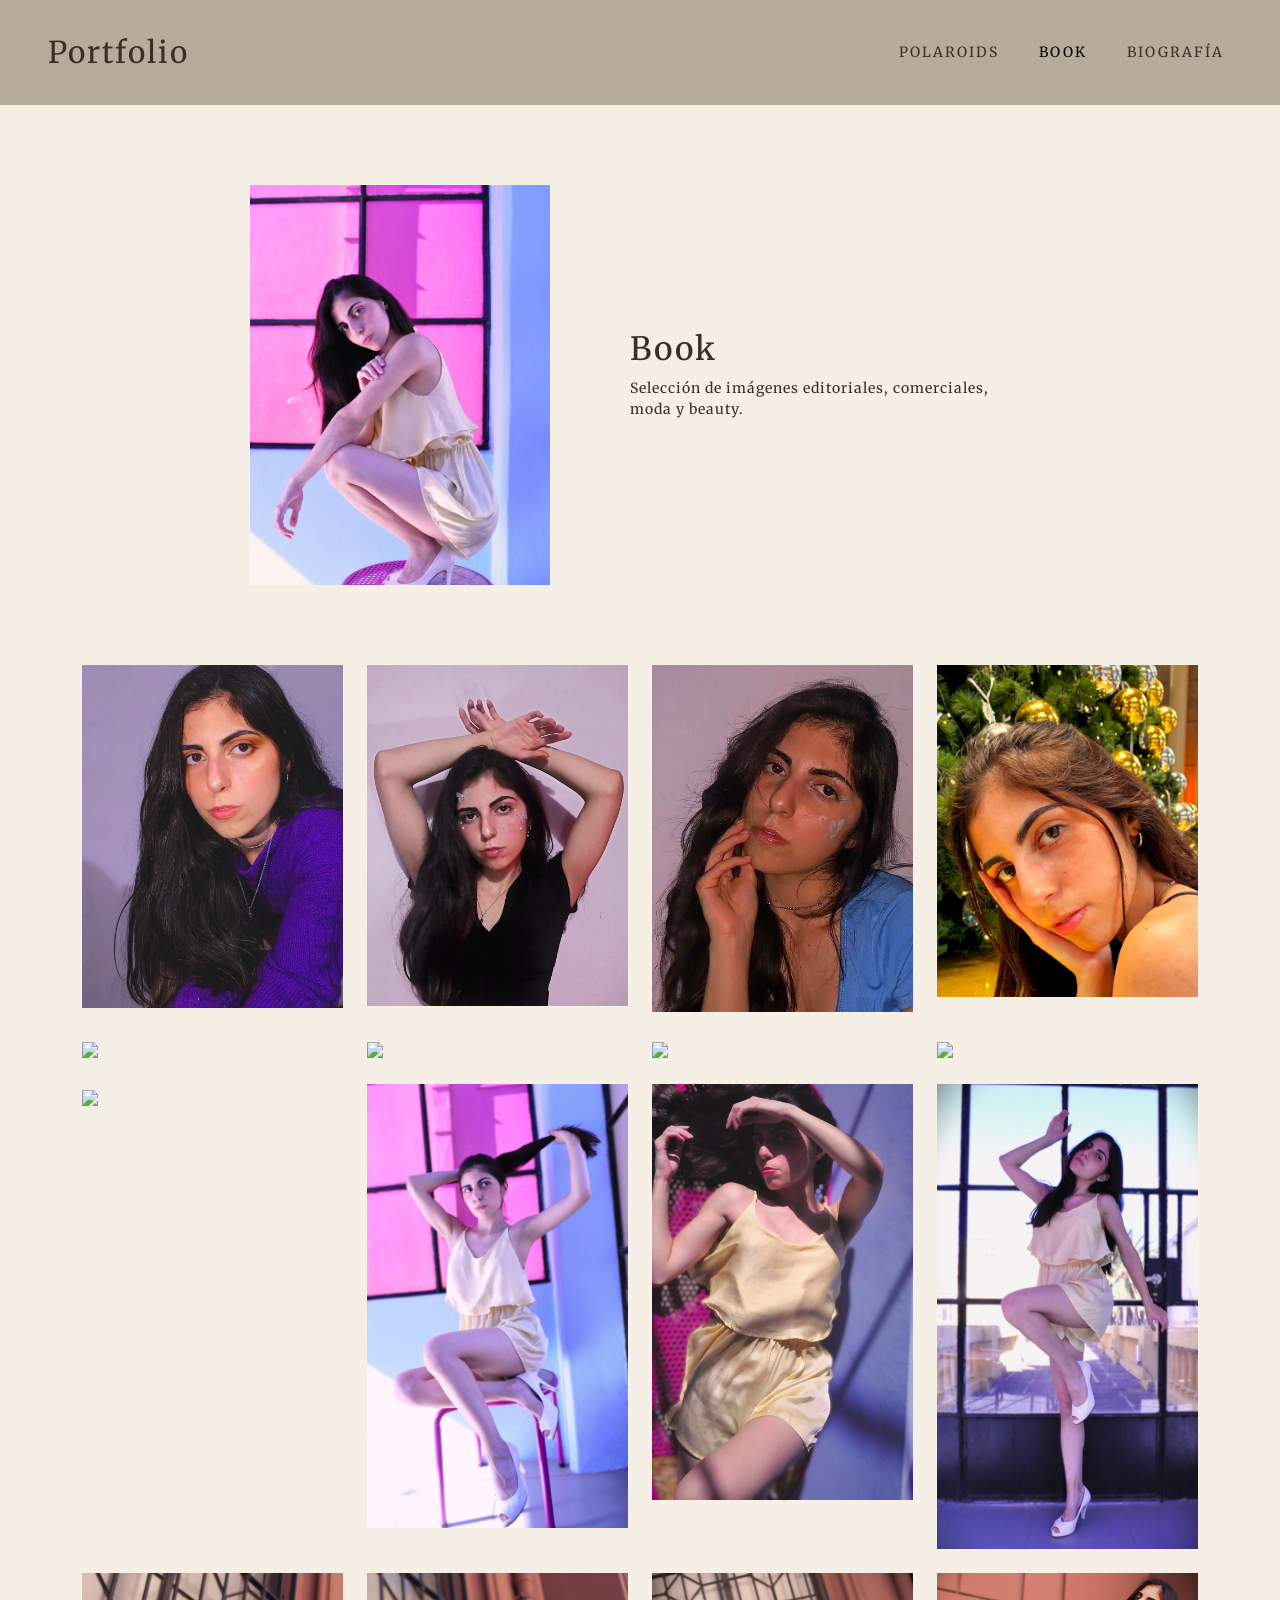
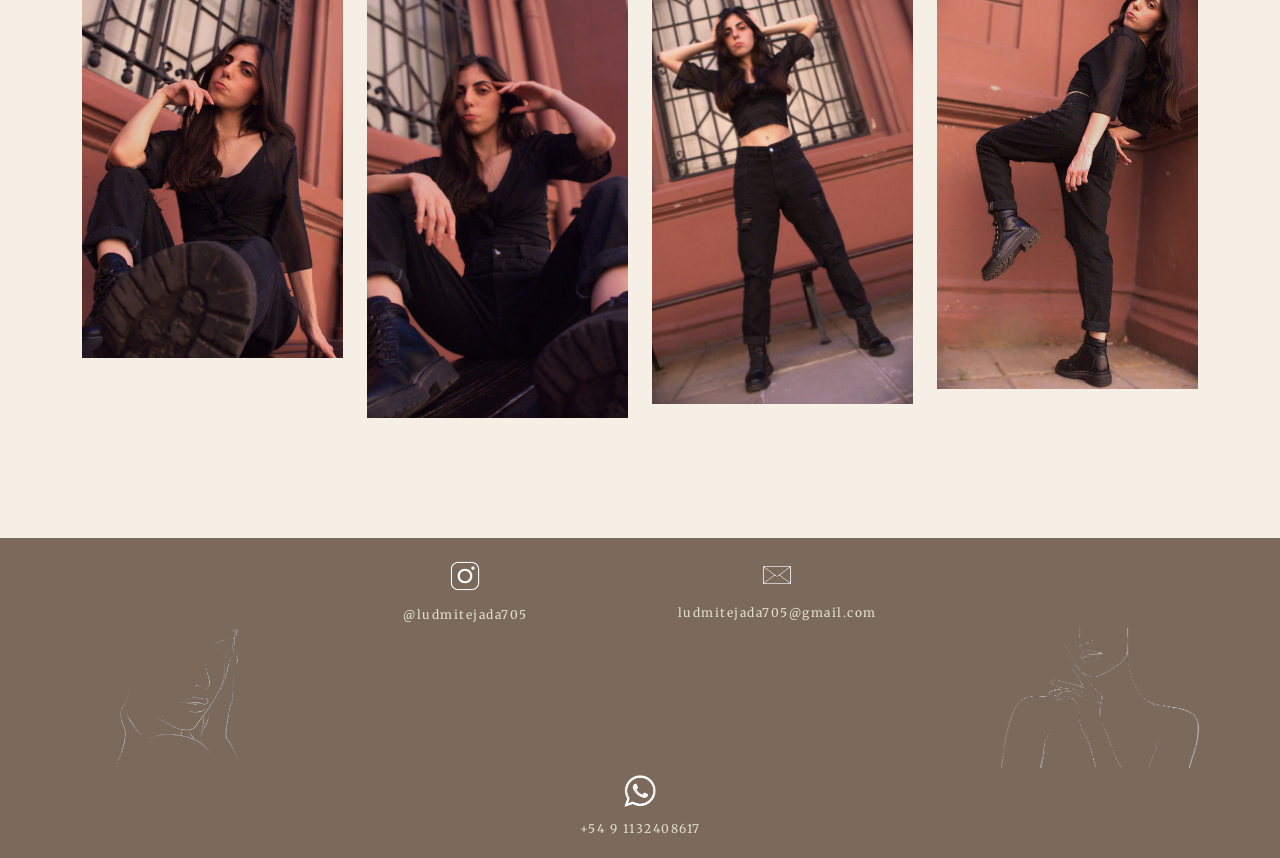
==== book.html @ 0f7684dd "Portfolio web final" ====
<!DOCTYPE html>
<html lang="es">
<head>
    <meta charset="UTF-8">
    <meta name="viewport" content="width=device-width, initial-scale=1.0">
    <title>Book</title>

    <link rel="preconnect" href="https://fonts.googleapis.com">
<link rel="preconnect" href="https://fonts.gstatic.com" crossorigin>

<link href="https://fonts.googleapis.com/css2?family=Merriweather:wght@300;400;700&family=Playfair+Display:wght@400;500;600;700&display=swap" rel="stylesheet">


    <link href="https://cdn.jsdelivr.net/npm/bootstrap@5.3.3/dist/css/bootstrap.min.css" rel="stylesheet">

    <link rel="stylesheet" href="css/estilos.css">
    
</head>

<body>

<!-- NAV -->
<nav class="navbar navbar-expand-lg navbar-light menu-portfolio">
    <div class="container-fluid px-5">

        <a class="navbar-brand" href="index.html">Portfolio</a>

        <button class="navbar-toggler" type="button" data-bs-toggle="collapse" data-bs-target="#menuNav">
            <span class="navbar-toggler-icon"></span>
        </button>

        <div class="collapse navbar-collapse justify-content-end" id="menuNav">
            <ul class="navbar-nav gap-4">
                <li class="nav-item">
                    <a class="nav-link" href="polaroids.html">Polaroids</a>
                </li>
                <li class="nav-item">
                    <a class="nav-link active" href="book.html">Book</a>
                </li>
                <li class="nav-item">
                    <a class="nav-link" href="biografia.html">Biografía</a>
                </li>
            </ul>
        </div>

    </div>
</nav>

<!-- PRESENTACIÓN -->
<section class="presentacion">
    <img src="img/book/book9.JPG" class="foto-principal" alt="Book principal">

    <div class="descripcion">
        <h2>Book</h2>
        <p>Selección de imágenes editoriales, comerciales, moda y beauty.</p>
    </div>
</section>

<!-- GALERÍA BOOK -->
<div class="container seccion">
    <div class="row g-4">

        <div class="col-md-3">
            <img src="img/book/book1.jpeg" class="img-fluid book-thumb" data-index="0">
        </div>

        <div class="col-md-3">
            <img src="img/book/book2.jpeg" class="img-fluid book-thumb" data-index="1">
        </div>

        <div class="col-md-3">
            <img src="img/book/book3.jpeg" class="img-fluid book-thumb" data-index="2">
        </div>

        <div class="col-md-3">
            <img src="img/book/book4.jpeg" class="img-fluid book-thumb" data-index="3">
        </div>

        <div class="col-md-3">
            <img src="img/book/book5.jpg" class="img-fluid book-thumb" data-index="4">
        </div>

        <div class="col-md-3">
            <img src="img/book/book6.jpg" class="img-fluid book-thumb" data-index="5">
        </div>

        <div class="col-md-3">
            <img src="img/book/book7.jpg" class="img-fluid book-thumb" data-index="6">
        </div>

        <div class="col-md-3">
            <img src="img/book/book8.jpg" class="img-fluid book-thumb" data-index="7">
        </div>

        <div class="col-md-3">
            <img src="img/book/book9.jpg" class="img-fluid book-thumb" data-index="8">
        </div>

         <div class="col-md-3">
            <img src="img/book/book10.JPG" class="img-fluid book-thumb" data-index="9">
        </div>

         <div class="col-md-3">
            <img src="img/book/book11.png" class="img-fluid book-thumb" data-index="10">
        </div>

         <div class="col-md-3">
            <img src="img/book/book12.JPG" class="img-fluid book-thumb" data-index="11">
        </div>

         <div class="col-md-3">
            <img src="img/book/book13.jpg" class="img-fluid book-thumb" data-index="12">
        </div>

         <div class="col-md-3">
            <img src="img/book/book14.jpg" class="img-fluid book-thumb" data-index="13">
        </div>

         <div class="col-md-3">
            <img src="img/book/book15.jpg" class="img-fluid book-thumb" data-index="14">
        </div>

         <div class="col-md-3">
            <img src="img/book/book16.jpg" class="img-fluid book-thumb" data-index="15">
        </div>

    </div>
</div>

<!-- MODAL -->
<div id="modalCustom" class="modal-custom">
    <span class="cerrar">&times;</span>

    <img id="modalImagen" src="" alt="Imagen ampliada">

    <button class="nav prev">&#10094;</button>
    <button class="nav next">&#10095;</button>
</div>

<!-- FOOTER -->
<footer class="footer">

    <div class="footer-contenido">

        <div class="footer-logo footer-logo-izq">
            <img src="img/logo-mini.png" alt="Logo">
        </div>

        <div class="footer-contacto">

            <div class="footer-item">
                <a href="https://instagram.com/ludmitejada705" target="_blank">
                    <img src="img/logo-instagram.png" alt="Instagram">
                </a>
                <p>@ludmitejada705</p>
            </div>

            <div class="footer-item">
                <a href="mailto:ludmitejada705@gmail.com">
                    <img src="img/logo-carta.png" alt="Email">
                </a>
                <p>ludmitejada705@gmail.com</p>
            </div>

            <div class="footer-item">
                <a href="https://wa.me/5491132408617" target="_blank">
                    <img src="img/logo-wsp.webp" alt="WhatsApp">
                </a>
                <p>+54 9 1132408617</p>
            </div>

        </div>

        <div class="footer-logo footer-logo-der">
            <img src="img/logo-mini2.png" alt="Logo">
        </div>

    </div>

</footer>


<script src="https://cdn.jsdelivr.net/npm/bootstrap@5.3.3/dist/js/bootstrap.bundle.min.js"></script>

<script src="./js/book.js"></script>

</body>
</html>
---- css/estilos.css ----
/*VERSIÓN DESKTOP*/

body {
    background-color: #F5EFE6;
    color: #3A2F28;
    margin: 0;
     font-family: 'Merriweather', serif;
    font-weight: 400;
}

h1 {
    font-size: 2.4rem;
    margin-bottom: 1.5rem;
}

/* NAV */
.menu-portfolio {
    background-color: #b8ab9a;
    padding: 25px 0;
}

.menu-portfolio .navbar-brand {
    font-size: 30px;
    letter-spacing: 2px;
    color: #3A2F28;
}

.menu-portfolio .nav-link {
    color: #3A2F28;
    font-size: 14px;
    letter-spacing: 2px;
    text-transform: uppercase;
}

.menu-portfolio .nav-link:hover {
    opacity: 0.6;
}

/* HERO INDEX TEXTOS E IMÁGENES */
.hero {
    position: relative;
    width: 100%;
    height: 100vh;
}

.hero img {
    width: 100%;
    height: 100%;
    object-fit: cover;
}

.hero-texto {
    position: absolute;
    bottom: 60px;
    left: 60px;
    color: white;
}

.hero-texto p {
    font-size: 18px;
    letter-spacing: 2px;
    margin-bottom: 10px;
}

.hero-texto h2 {
    font-size: 48px;
    font-weight: normal;
}

/* GALERÍAS INDEX */
.home-galerias {
    display: flex;
    justify-content: center;
    gap: 80px;
    padding: 100px 80px;
}

.home-item {
    width: 40%;
    height: 480px;
    position: relative;
    text-decoration: none;
    color: white;
    overflow: hidden;
    cursor: pointer;
}

.home-item img {
    width: 100%;
    height: 100%;
    object-fit: cover;
    transition: transform 0.5s ease, opacity 0.4s ease;
}

.home-item:hover img {
    transform: scale(1.06);
    opacity: 0.85;
}

.home-item h3 {
    position: absolute;
    bottom: 30px;
    left: 30px;
    font-size: 26px;
    transition: transform 0.4s ease, opacity 0.4s ease;
}

.home-item:hover h3 {
    transform: translateY(-6px);
}

/*  PRESENTACIÓN POLAROIDS Y BOOK */
.presentacion {
    display: flex;
    justify-content: center;
    align-items: center;
    gap: 80px;
    padding: 80px 30px 80px;
}

.foto-principal {
    width: 300px;
    height: 400px;
    object-fit: cover;
}

.descripcion {
    max-width: 400px;
}

.descripcion h2 {
    letter-spacing: 2px;
    margin-bottom: 10px;
}

.descripcion p {
    font-size: 14px;
    letter-spacing: 1px;
    margin-bottom: 20px;
}

.descripcion ul {
    list-style: none;
    padding: 0;
}

/* GALERÍAS (BOOK / POLAROIDS)*/
.seccion {
    margin-bottom: 120px;
}

.seccion img {
    cursor: pointer;
    transition: opacity 0.3s ease;
}

.seccion img:hover {
    opacity: 0.85;
}

/* MODAL / CARRUSEL*/
.carousel-item img {
    max-height: 90vh;
    object-fit: contain;
}

/* PIE DE PÁGINA*/
footer {
    background-color: #7b695c;
    padding: 20px 0;
}

.footer-logo {
    text-align: center;
}

.footer-logo img {
    width: 200px;
}

.footer-contacto {
    display: flex;
    justify-content: center;
    gap: 300px;
    flex-wrap: wrap;
}

.footer-item {
    text-align: center;
    color: beige;
}

.footer-item img {
    width: 34px;
    margin-bottom: 12px;
    transition: opacity 0.3s ease, transform 0.3s ease;
}

.footer-item img:hover {
    opacity: 0.7;
    transform: scale(1.1);
}

.footer-item p {
    font-size: 12px;
    letter-spacing: 1.5px;
    margin: 0;
    opacity: 0.85;
}

/* CONTENEDOR GENERAL FOOTER */
.footer-contenido {
    display: flex;
    align-items: center;
    justify-content: space-between;
    padding: 0 80px;
}

/* CONTACTO CENTRADO */
.footer-contacto {
    display: flex;
    justify-content: center;
    gap: 150px;
    flex-wrap: wrap;
}

/* MODAL GALERÍAS*/
.modal-custom {
    position: fixed;
    inset: 0;
    background: rgba(0,0,0,0.9);
    display: none;
    justify-content: center;
    align-items: center;
    z-index: 9999;
}

.modal-custom.activo {
    display: flex;
}

.modal-custom img {
    max-width: 90%;
    max-height: 90vh;
    object-fit: contain;
}

/* CERRAR */
.cerrar {
    position: absolute;
    top: 30px;
    right: 40px;
    font-size: 40px;
    color: white;
    cursor: pointer;
}

/* FLECHAS GALERÍAS POLAS Y BOOK */
.nav {
    position: absolute;
    top: 50%;
    font-size: 50px;
    background: none;
    border: none;
    color: white;
    cursor: pointer;
    user-select: none;
}

.prev {
    left: 40px;
}

.next {
    right: 40px;
}

.nav:hover,
.cerrar:hover {
    opacity: 0.7;
}

/*BIOGRAFÍA*/

.biografia {
    padding: 4rem 1rem;
}

.biografia-contenedor {
    max-width: 1100px;
    margin: 0 auto;
}

.biografia h1 {
    
    margin-bottom: 3rem;
    font-size: 50px;
}

.biografia-grid {
    display: flex;
    align-items: center;
    justify-content: center;
    gap: 3rem;
}

.biografia-imagen img {
    width: 380px;      
    max-width: 100%;
    border-radius: 8px;
    margin-top: 4rem;
}

.biografia-texto {
    max-width: 600px;
}

.biografia-texto p {
    line-height: 1.8;
    font-size: 1rem;
}
.biografia-info p {
    margin: 0.2rem 0;
    font-size: 0.9rem;
}




/*VERSIÓN MOBILE*/

@media (max-width: 568px){

body {
        overflow-x: hidden;
    }

    img {
        max-width: 100%;
        height: auto;
    }

    /*NAV*/

      .menu-portfolio .container-fluid {
        padding-left: 1rem;
        padding-right: 1rem;
    }

    .navbar-brand {
        font-size: 1.1rem;
        letter-spacing: 1px;
    }

    .navbar-nav {
        gap: 0.5rem;
        text-align: center;
    }

    .nav-link {
        padding: 0.5rem 0;
    }

    /*IMÁGENES INDEX Y TEXTO*/

    .hero {
        height: auto;
    }

    .hero img {
        height: 60vh;
        object-fit: cover;
    }

    .hero-texto {
        padding: 1.5rem;
        text-align: center;
    }

    .hero-texto h2 {
        font-size: 1.8rem;
    }

    .hero-texto p {
        font-size: 0.9rem;
    }

    /*PRESENTACIÓN POLAS Y BOOK*/

     .presentacion {
        flex-direction: column;
        text-align: center;
        padding: 2rem 1rem;
        gap: 1.5rem;
    }

    .foto-principal {
        width: 100%;
        max-width: 320px;
    }

    .descripcion {
        max-width: 100%;
    }

    .descripcion h2 {
        font-size: 1.6rem;
    }

    .descripcion p {
        font-size: 0.9rem;
    }

    .descripcion ul {
        padding-left: 0;
        list-style-position: inside;
        font-size: 0.85rem;
    }

    /*SECCIÓN DE GALERÍAS*/

     .seccion .col-md-4,
    .seccion .col-md-3 {
        flex: 0 0 50%;
        max-width: 50%;
    }

    .seccion img {
        border-radius: 6px;
    }

    
    .seccion .col-md-4,
    .seccion .col-md-3 {
        flex: 0 0 100%;
        max-width: 100%;
    }

    /*MODAL DE GALERÍAS*/
    
    .modal-custom {
        padding: 1rem;
    }

    .modal-custom img {
        max-width: 90%;
        max-height: 70vh;
    }

    .modal-custom .nav {
        font-size: 2rem;
        padding: 0.5rem;
    }

    .modal-custom .cerrar {
        font-size: 2rem;
        top: 15px;
        right: 20px;
    }

    /*GALERIA INDEX*/
    .home-galerias {
        flex-direction: column;
        gap: 1.5rem;
        padding: 2rem 1rem;
    }

    .home-item {
        width: 100%;
        height: auto;
    }

    .home-item img {
        width: 100%;
        height: auto;
        display: block;
    }

    .home-item h3 {
        font-size: 1.3rem;
        left: 20px;
        bottom: 20px;
    }

    /*PIE DE PÁGINA*/

       footer {
        padding: 2rem 1rem;
    }

    .footer-contenido {
        flex-direction: column;
        align-items: center;
        gap: 1.5rem;
        text-align: center;
    }

    .footer-logo img {
        max-width: 80px;
    }

    .footer-contacto {
        flex-direction: column;
        gap: 1rem;
    }

    .footer-item img {
        width: 28px;
    }

    .footer-item p {
        font-size: 0.8rem;
    }

    /*BIOGRAFÍA*/

    
    .biografia-grid {
        flex-direction: column;
        text-align: center;
    }

    .biografia-texto {
        max-width: 100%;
    }


}
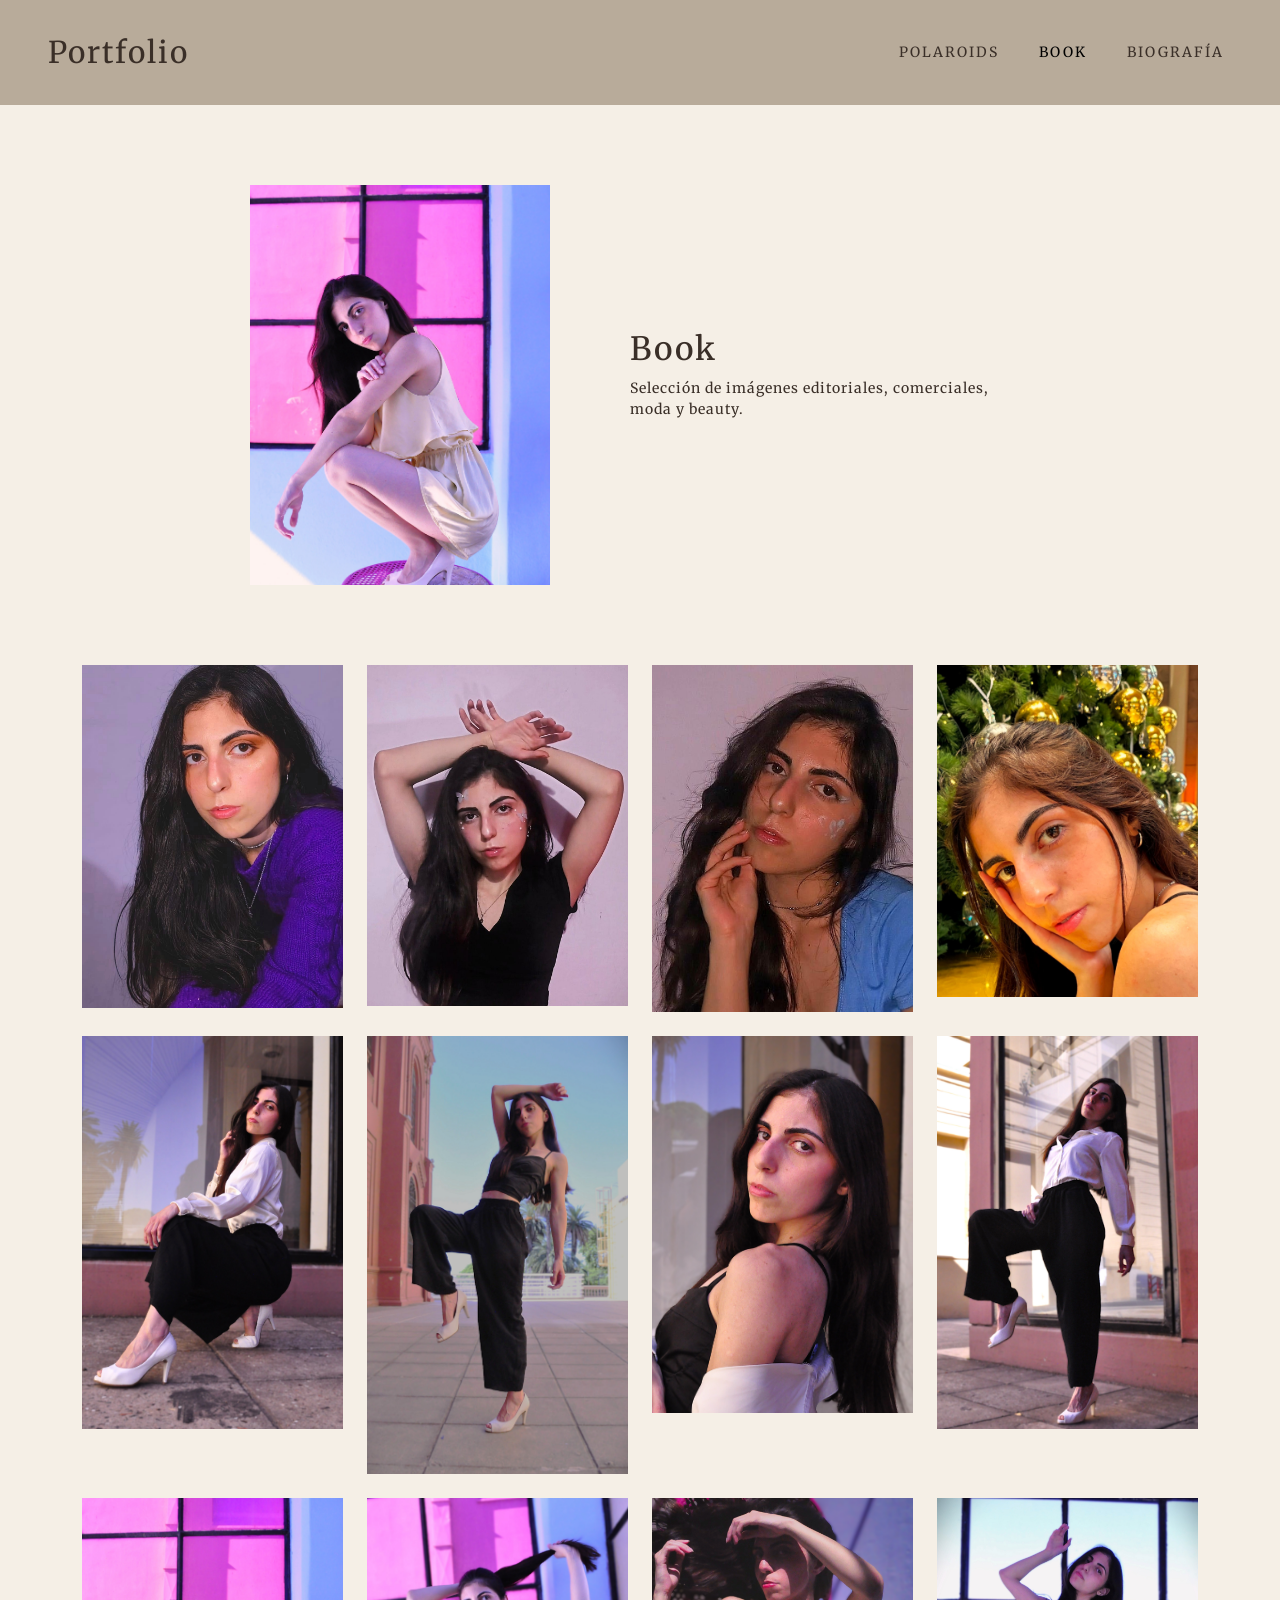
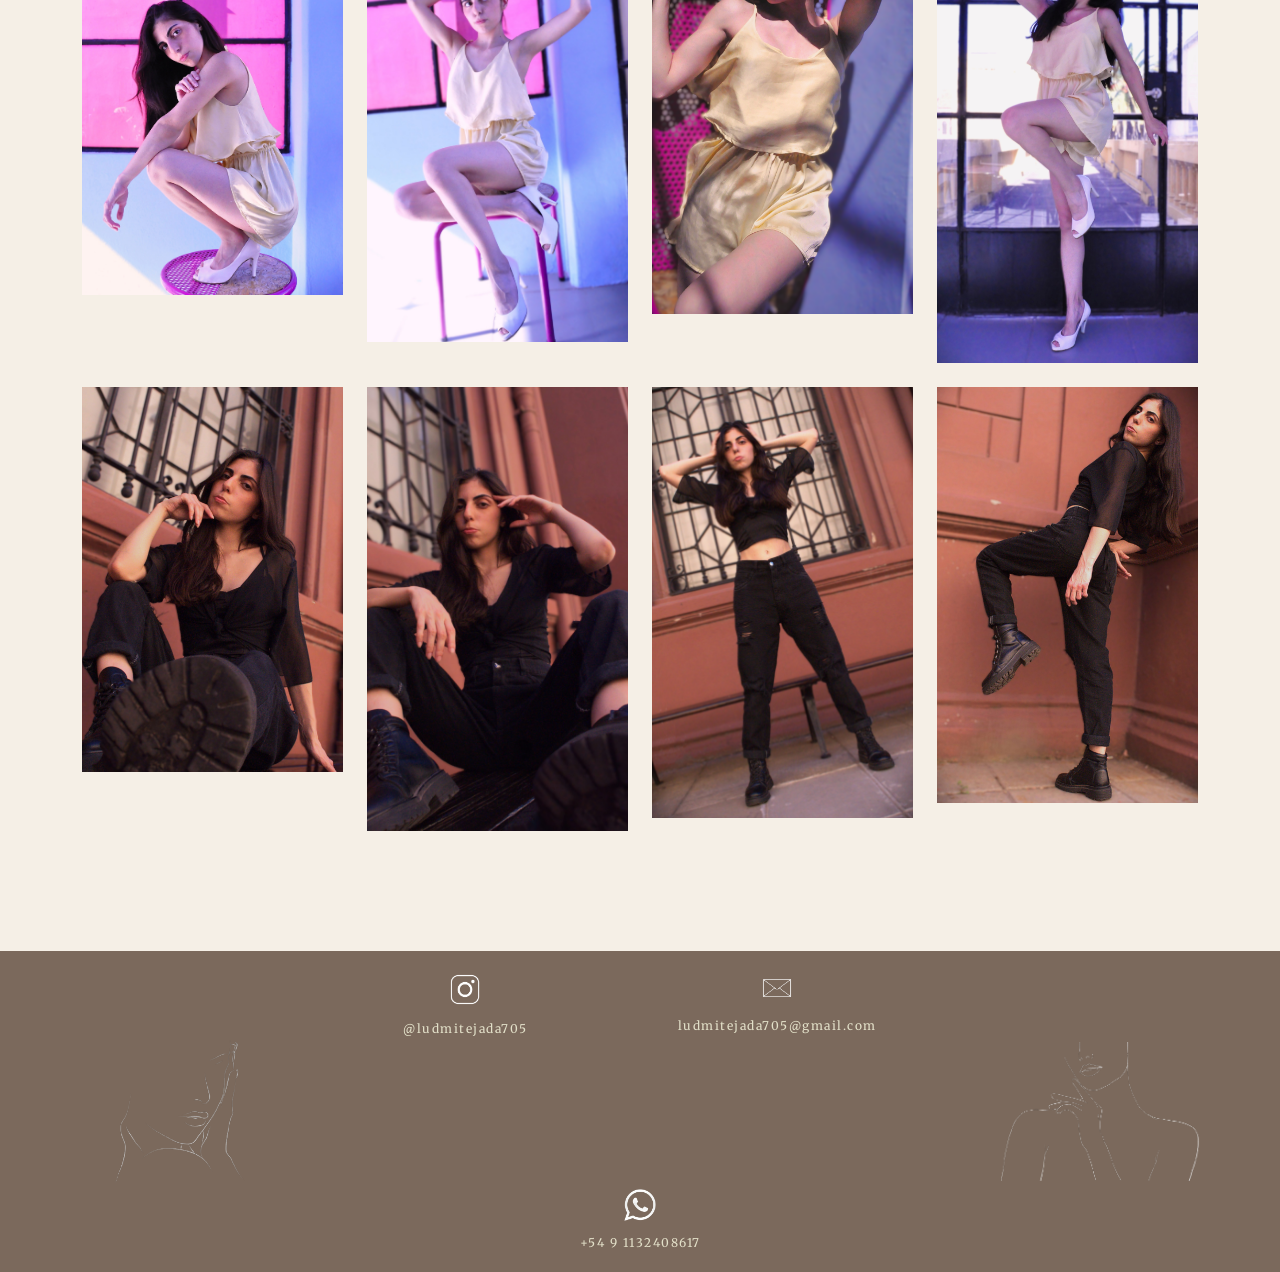
==== commit aa8d36e4: "Update book.html Cambio de rutas en img book" ====
--- a/book.html
+++ b/book.html
@@ -81,19 +81,19 @@
         </div>
 
         <div class="col-md-3">
-            <img src="img/book/book6.jpg" class="img-fluid book-thumb" data-index="5">
+            <img src="img/book/book6.JPG" class="img-fluid book-thumb" data-index="5">
         </div>
 
         <div class="col-md-3">
-            <img src="img/book/book7.jpg" class="img-fluid book-thumb" data-index="6">
+            <img src="img/book/book7.JPG" class="img-fluid book-thumb" data-index="6">
         </div>
 
         <div class="col-md-3">
-            <img src="img/book/book8.jpg" class="img-fluid book-thumb" data-index="7">
+            <img src="img/book/book8.JPG" class="img-fluid book-thumb" data-index="7">
         </div>
 
         <div class="col-md-3">
-            <img src="img/book/book9.jpg" class="img-fluid book-thumb" data-index="8">
+            <img src="img/book/book9.JPG" class="img-fluid book-thumb" data-index="8">
         </div>
 
          <div class="col-md-3">
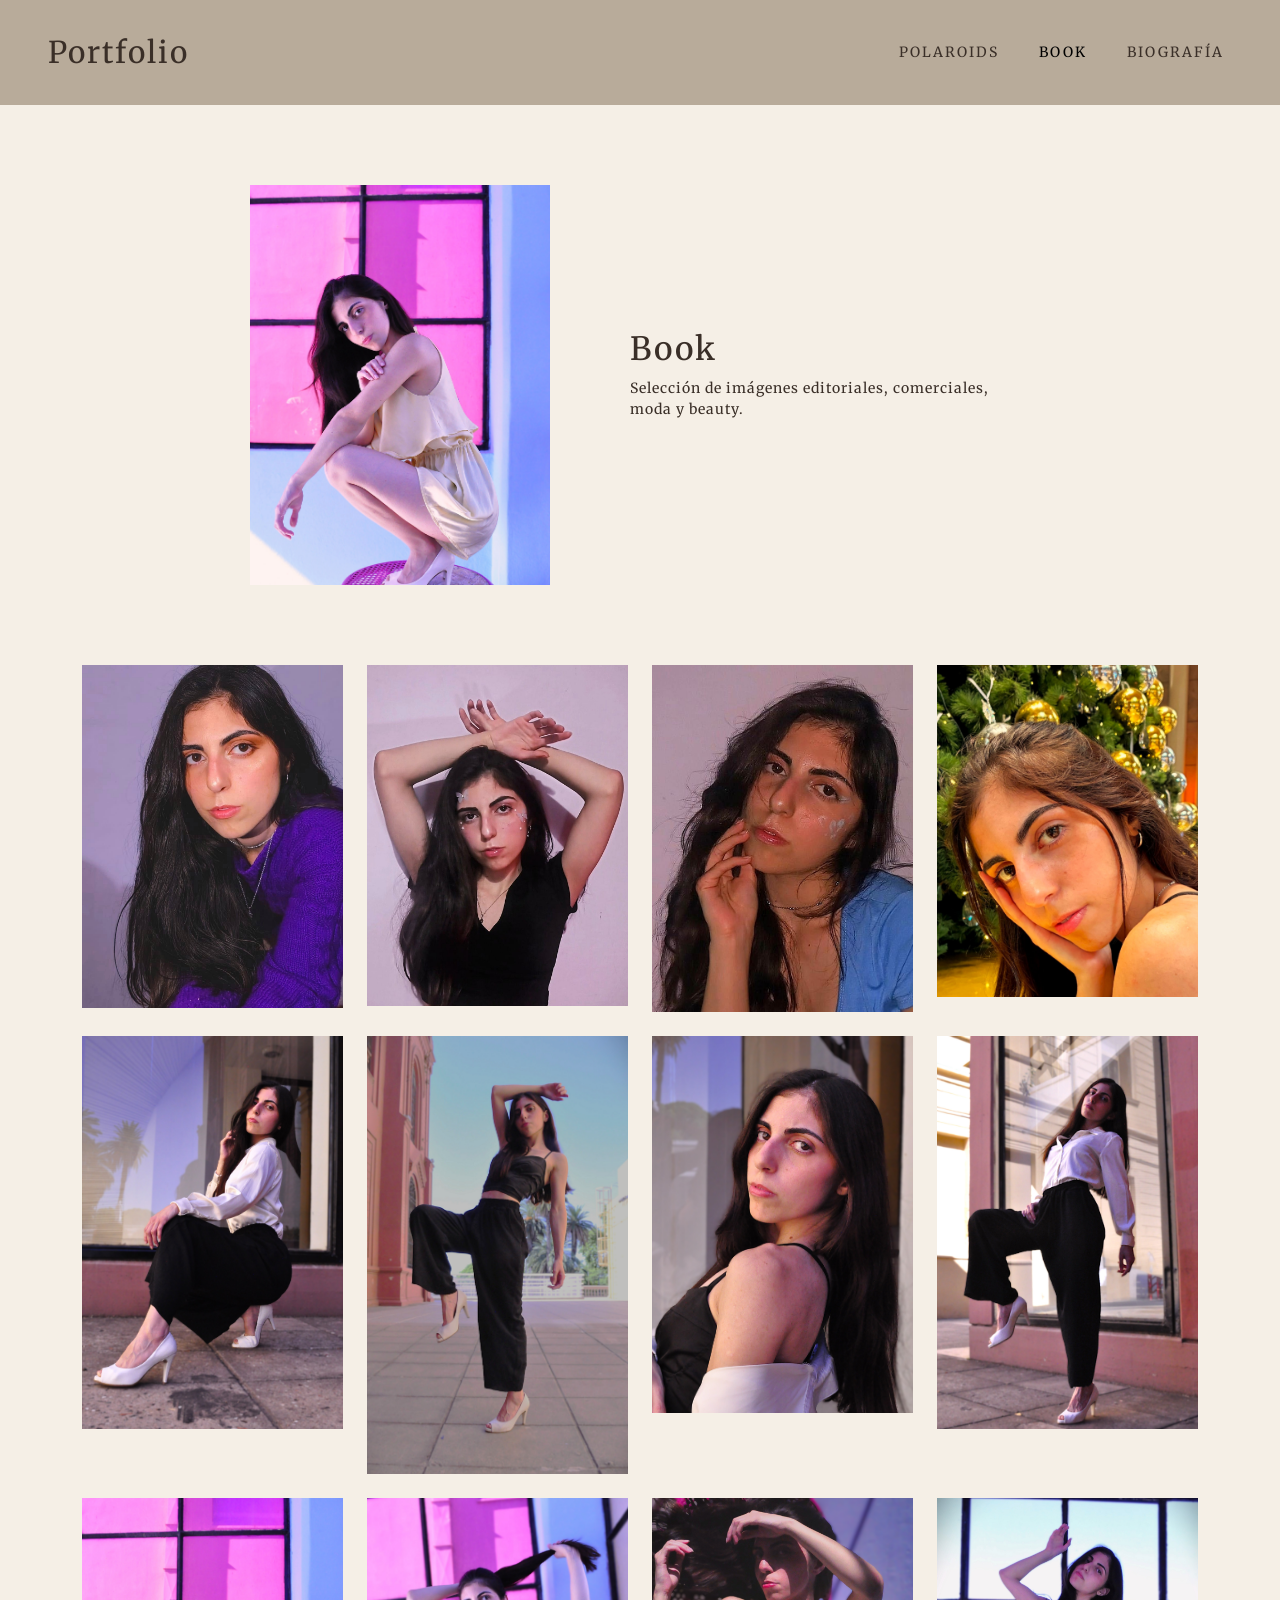
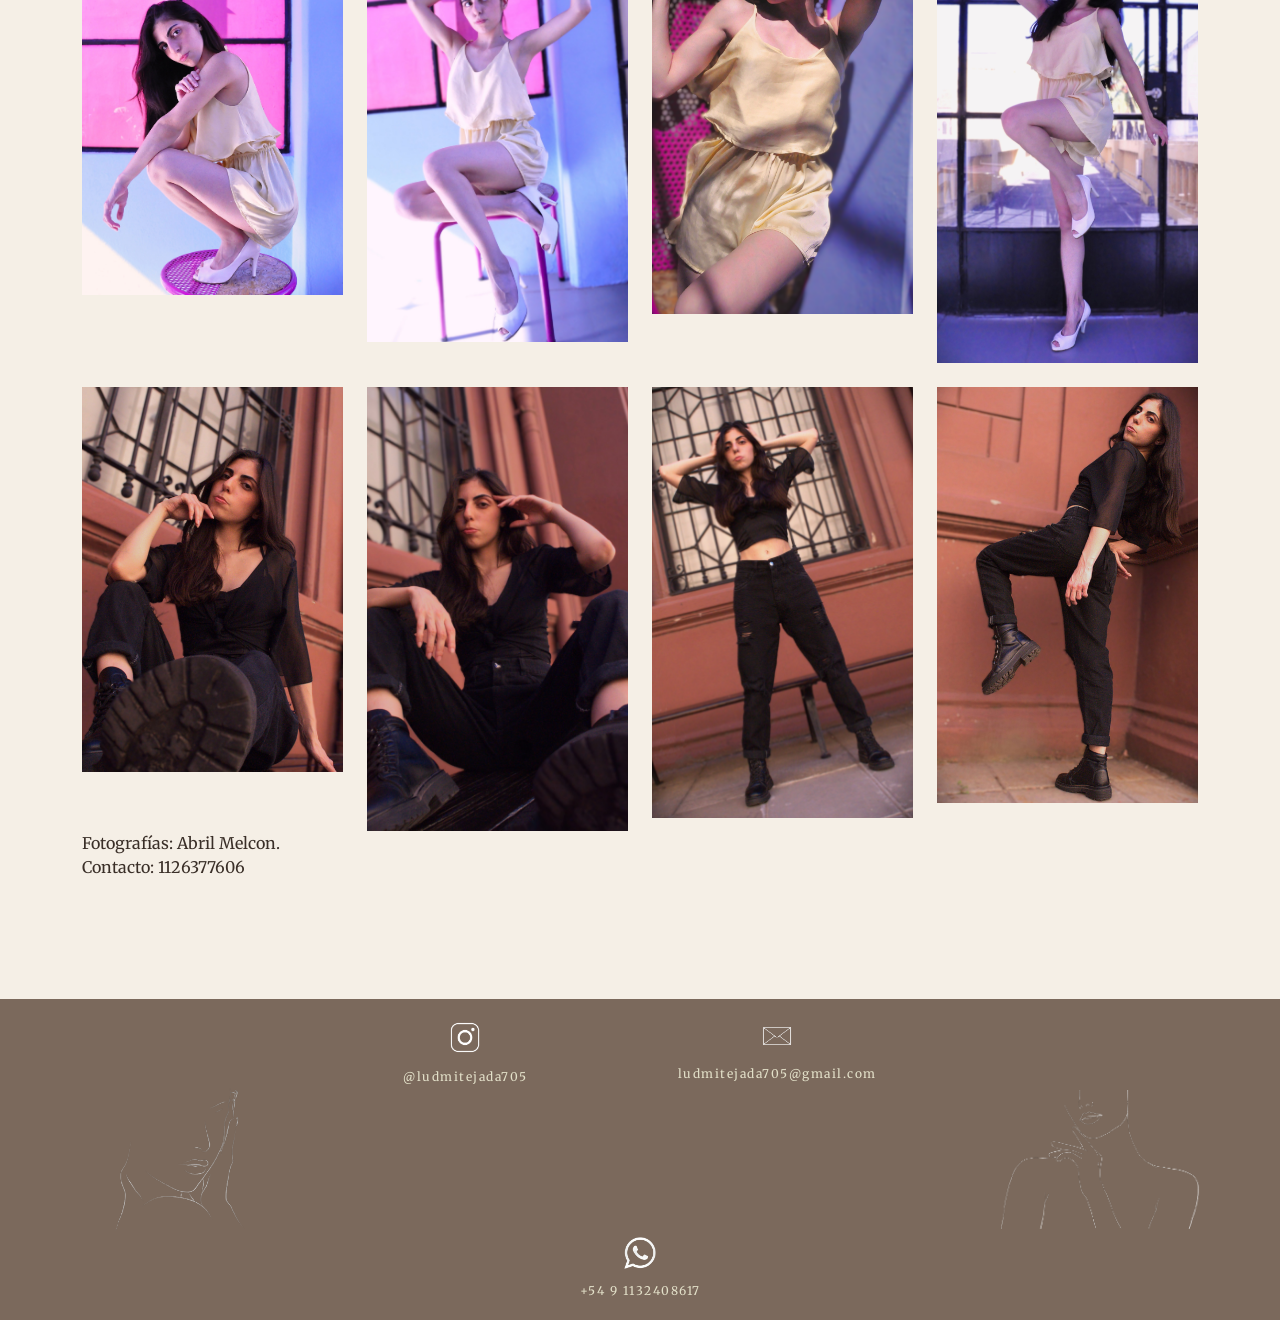
==== commit 932a2a7c: "Update book.html texto crédtios fotografía" ====
--- a/book.html
+++ b/book.html
@@ -125,6 +125,7 @@
         </div>
 
     </div>
+    <p> Fotografías: Abril Melcon. <br> Contacto: 1126377606</p>
 </div>
 
 <!-- MODAL -->
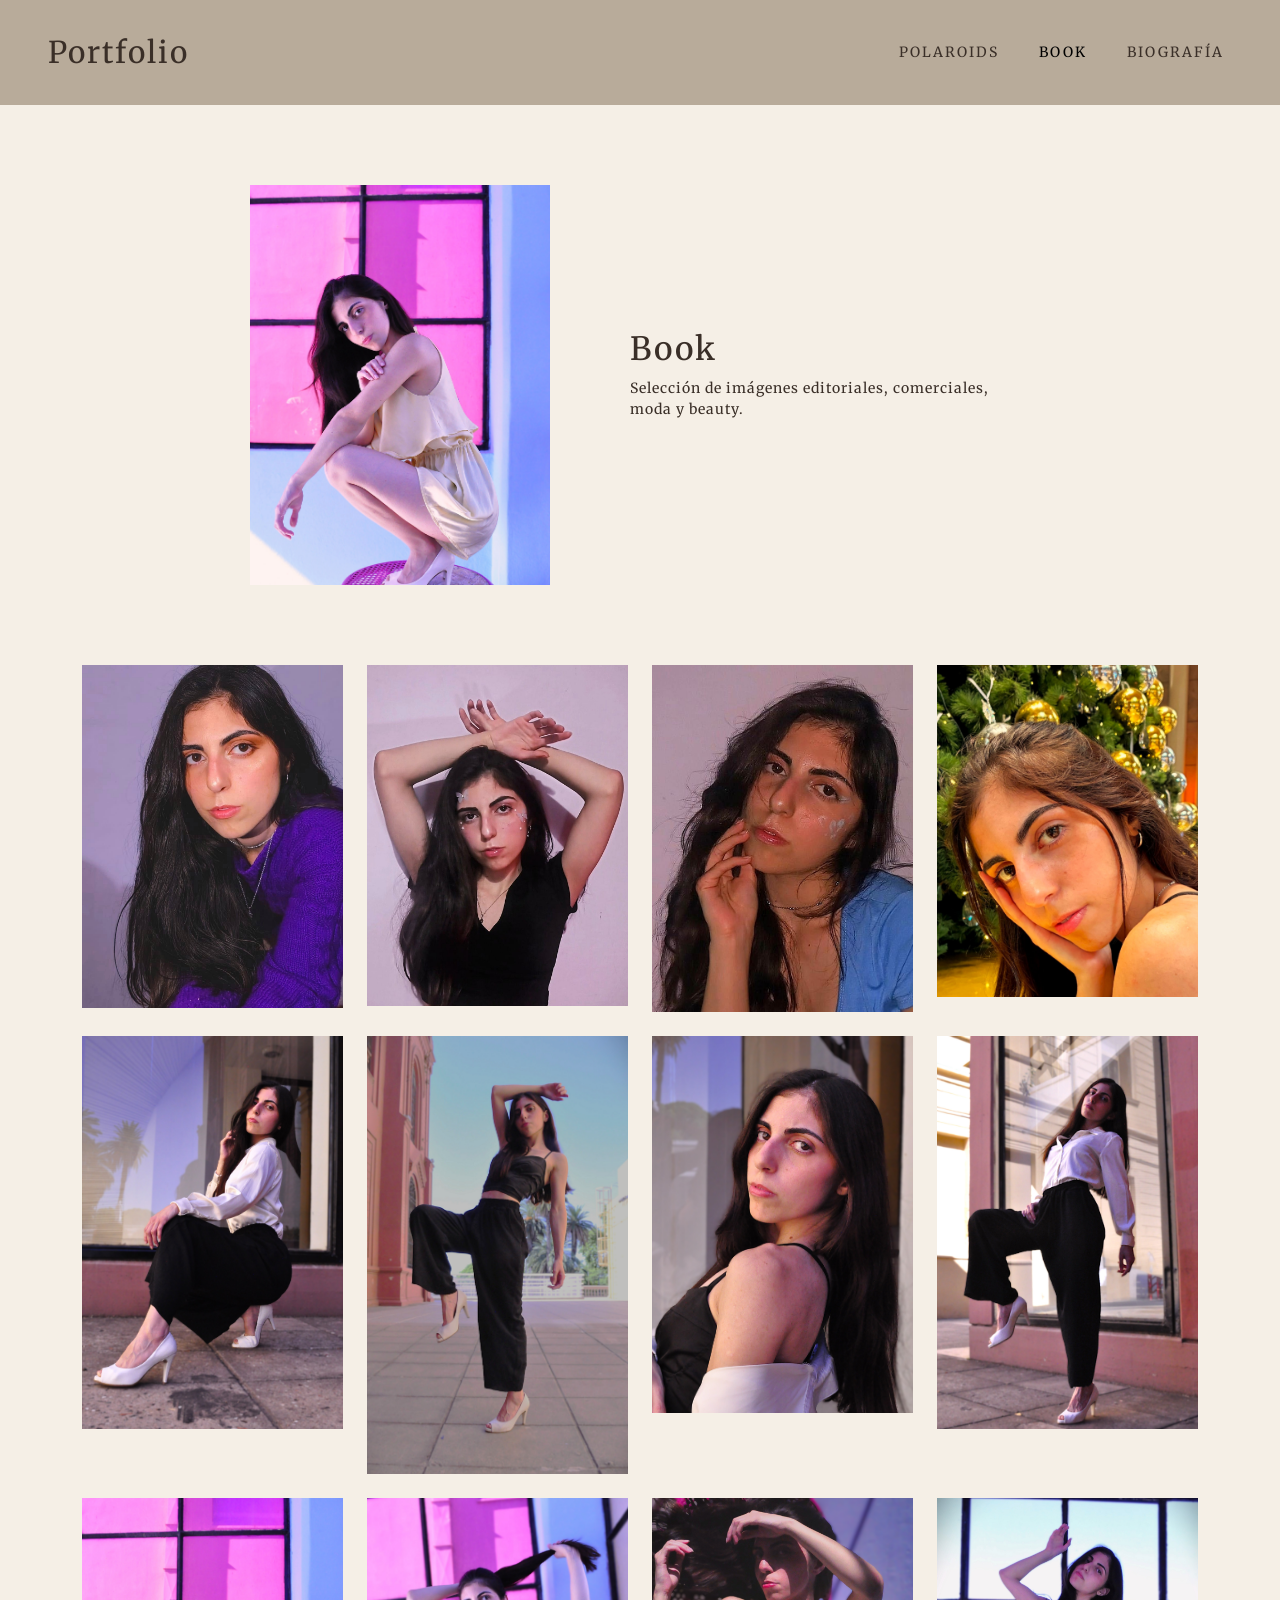
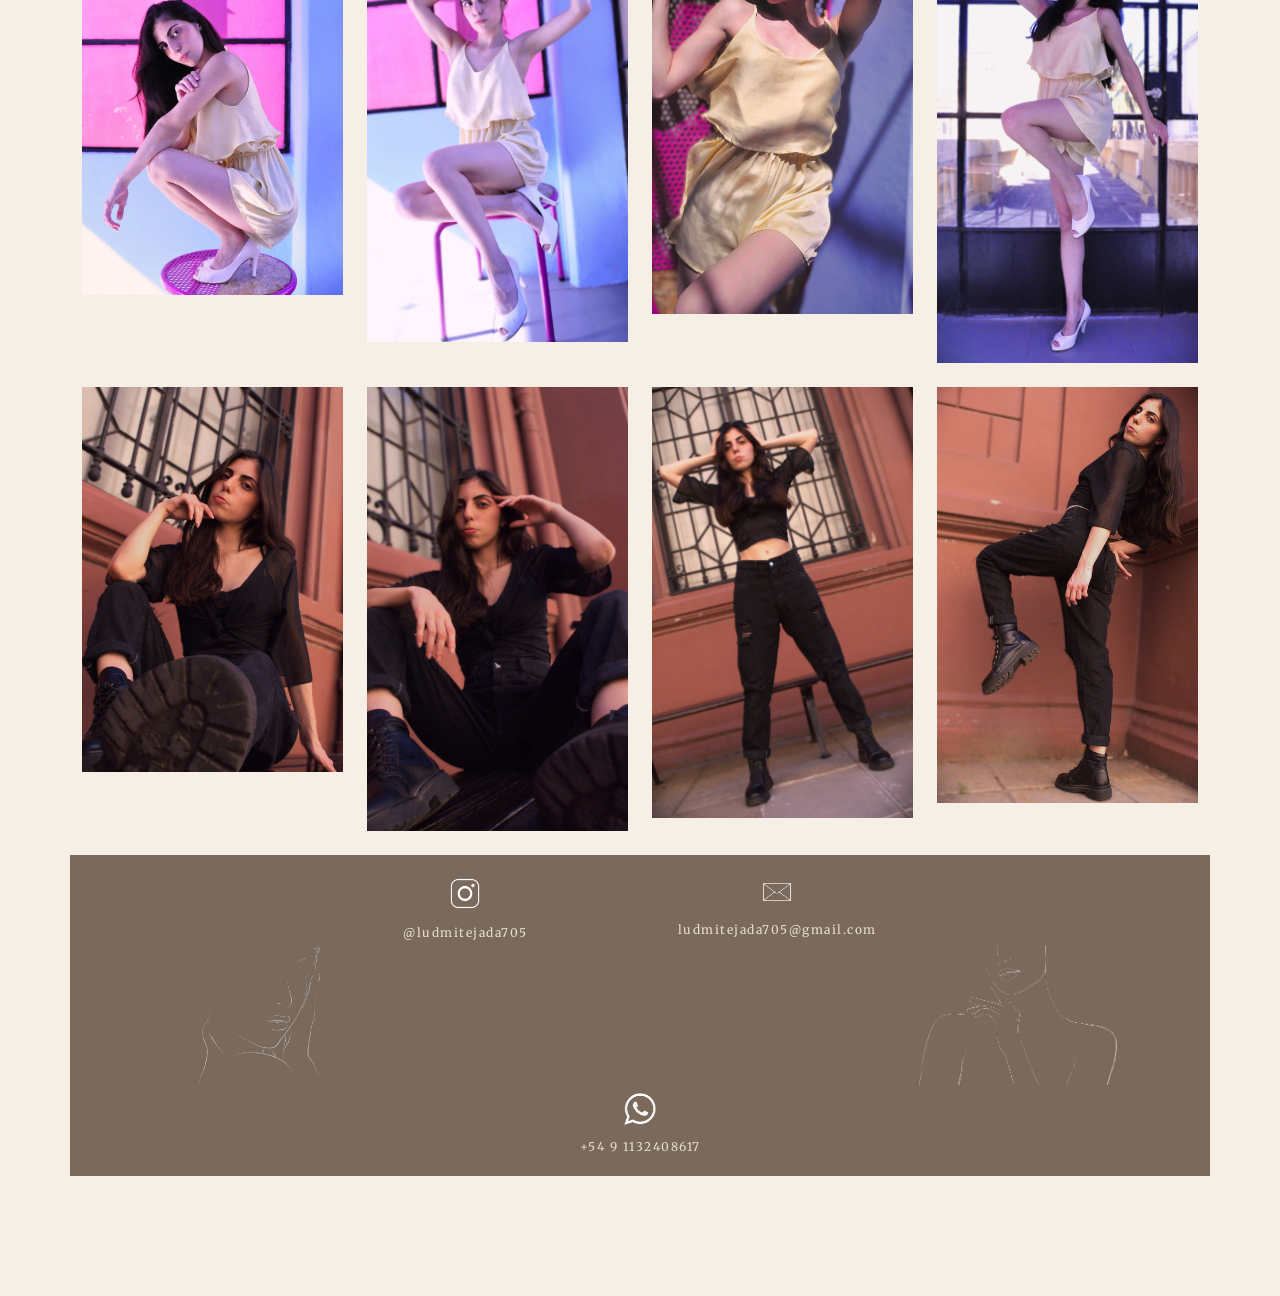
==== commit be37ccf6: "Update book.html" ====
--- a/book.html
+++ b/book.html
@@ -124,9 +124,7 @@
             <img src="img/book/book16.jpg" class="img-fluid book-thumb" data-index="15">
         </div>
 
-    </div>
-    <p> Fotografías: Abril Melcon. <br> Contacto: 1126377606</p>
-</div>
+  
 
 <!-- MODAL -->
 <div id="modalCustom" class="modal-custom">
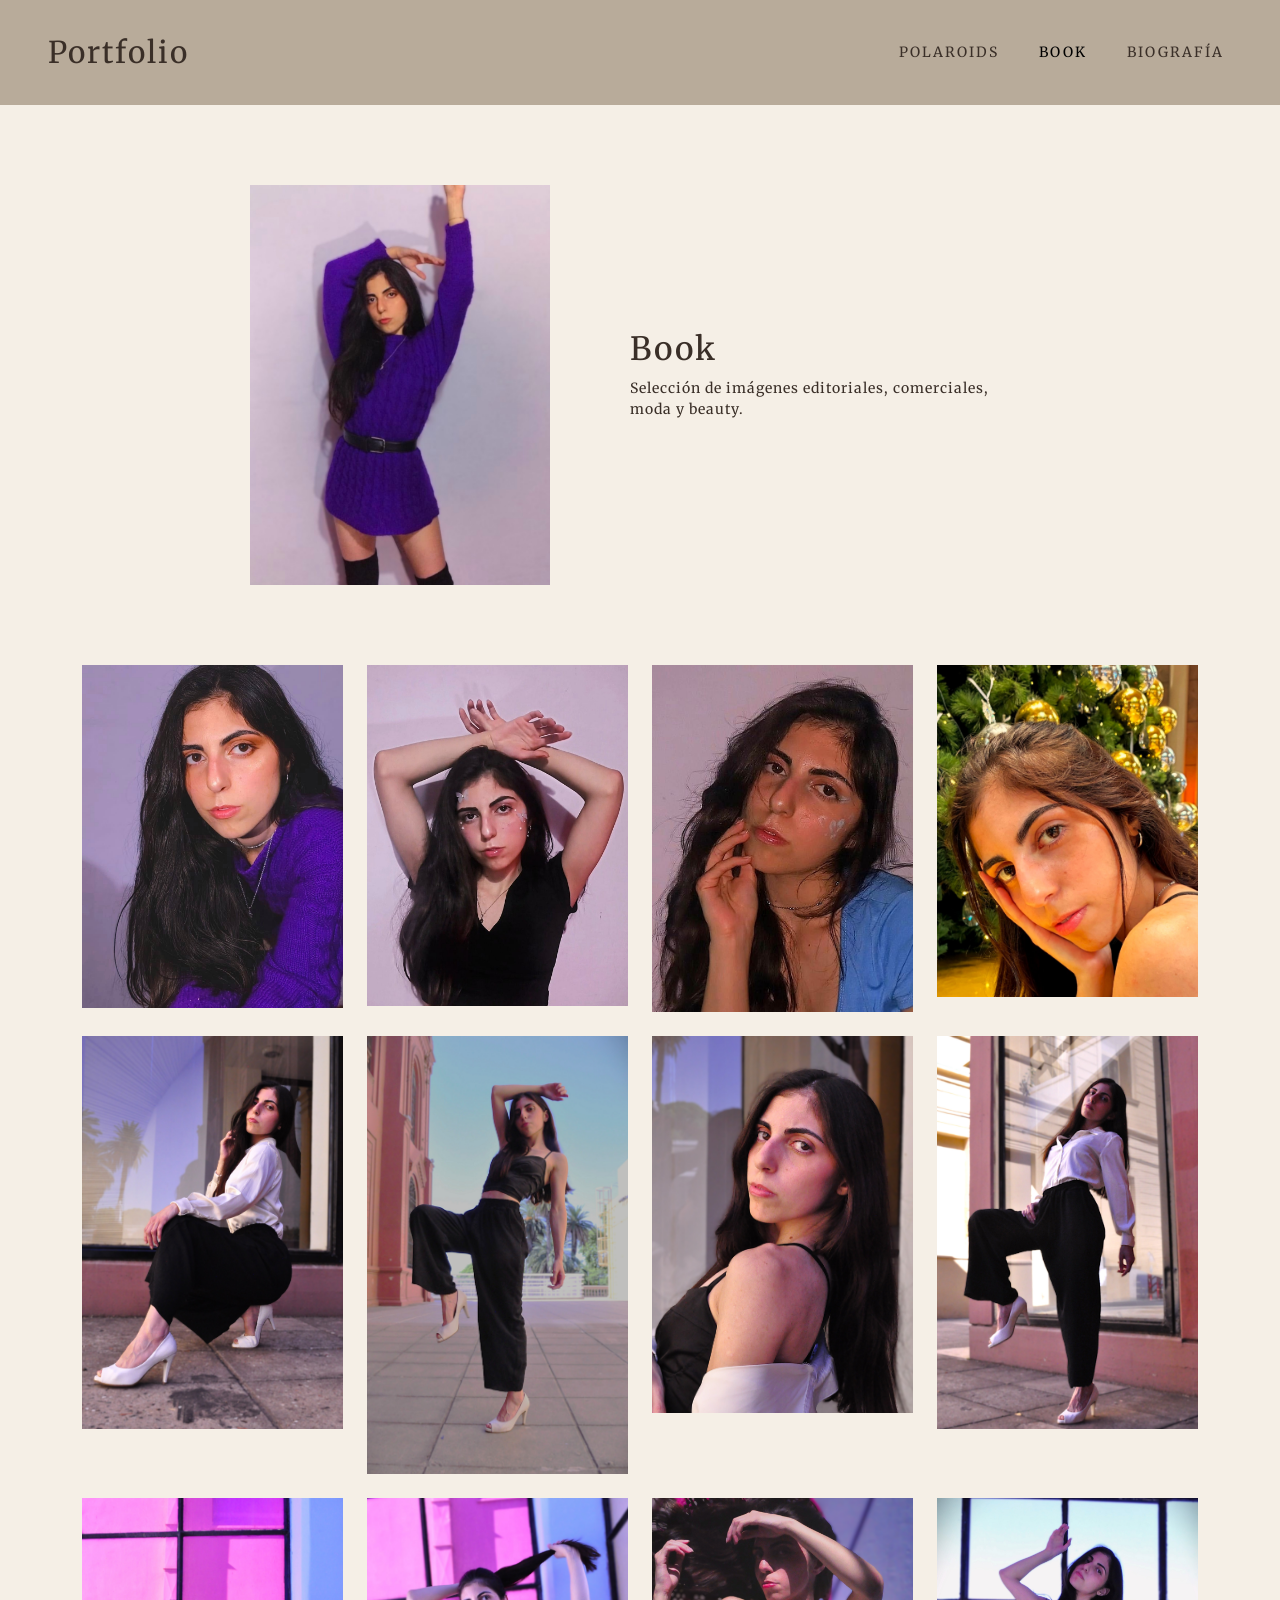
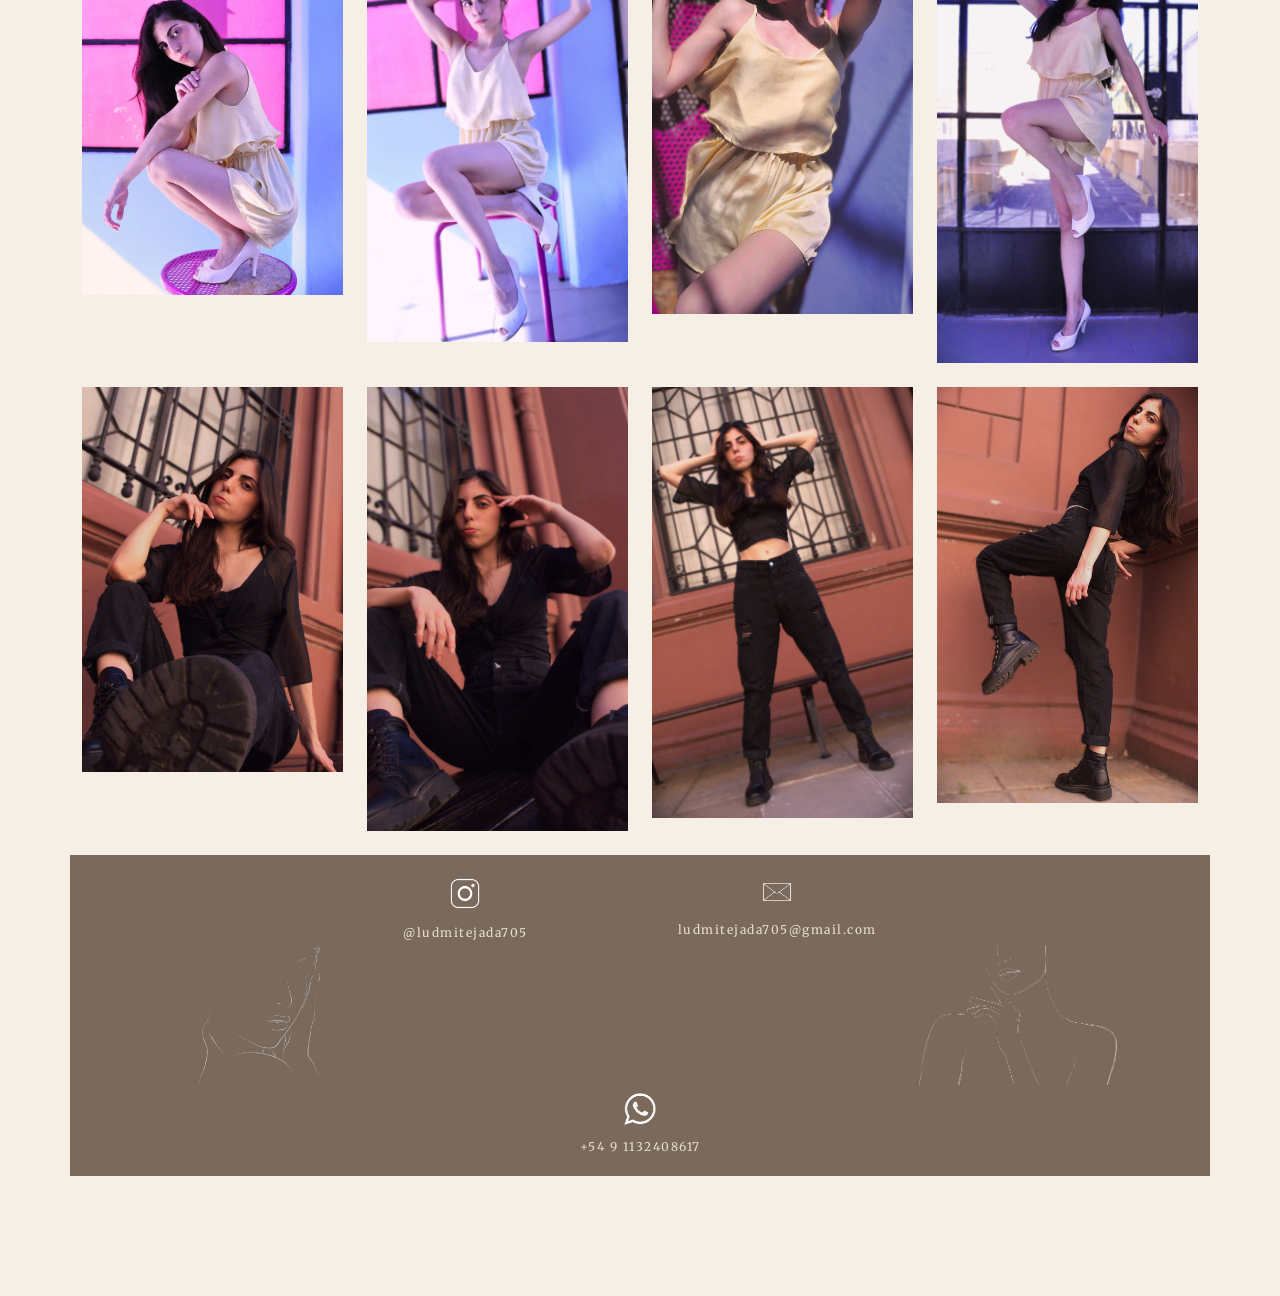
==== commit 216a5665: "Update book.html" ====
--- a/book.html
+++ b/book.html
@@ -48,7 +48,7 @@
 
 <!-- PRESENTACIÓN -->
 <section class="presentacion">
-    <img src="img/book/book9.JPG" class="foto-principal" alt="Book principal">
+    <img src="img/book/bio.p.jpg" class="foto-principal" alt="Book principal">
 
     <div class="descripcion">
         <h2>Book</h2>
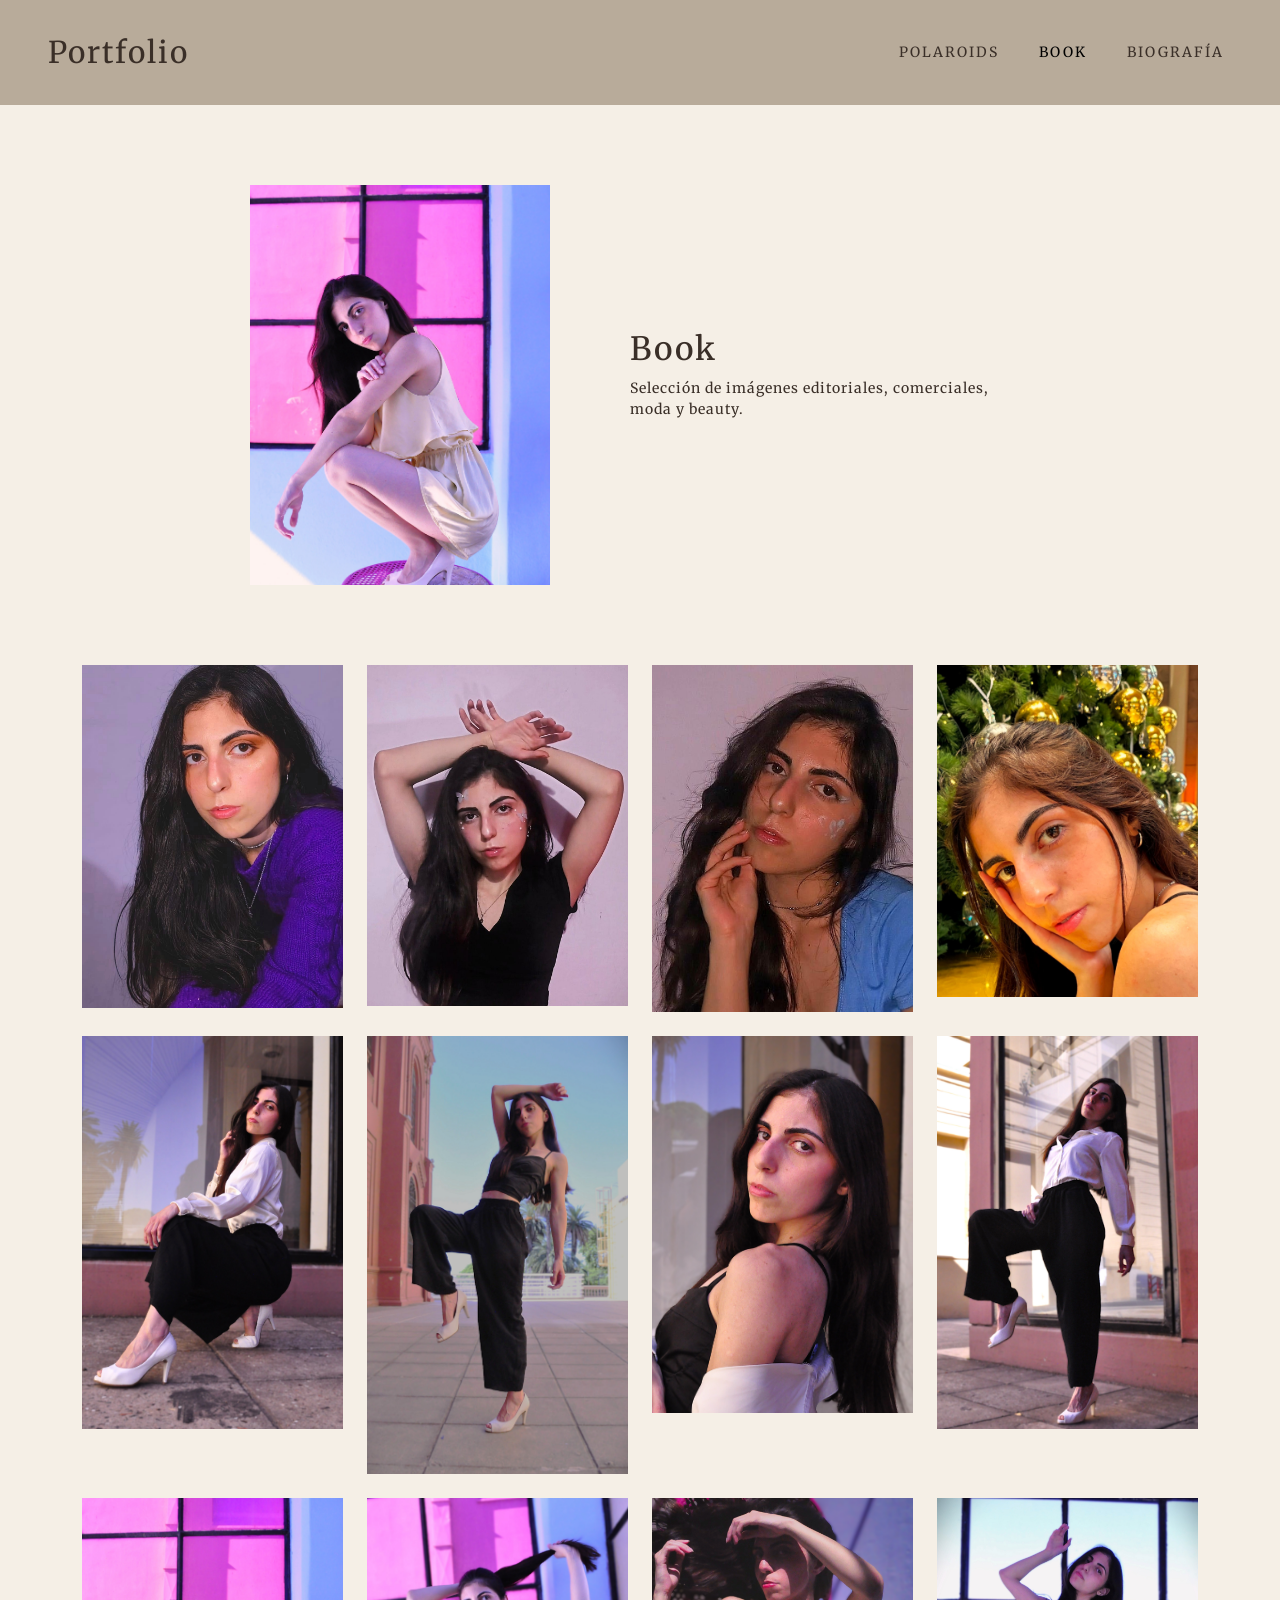
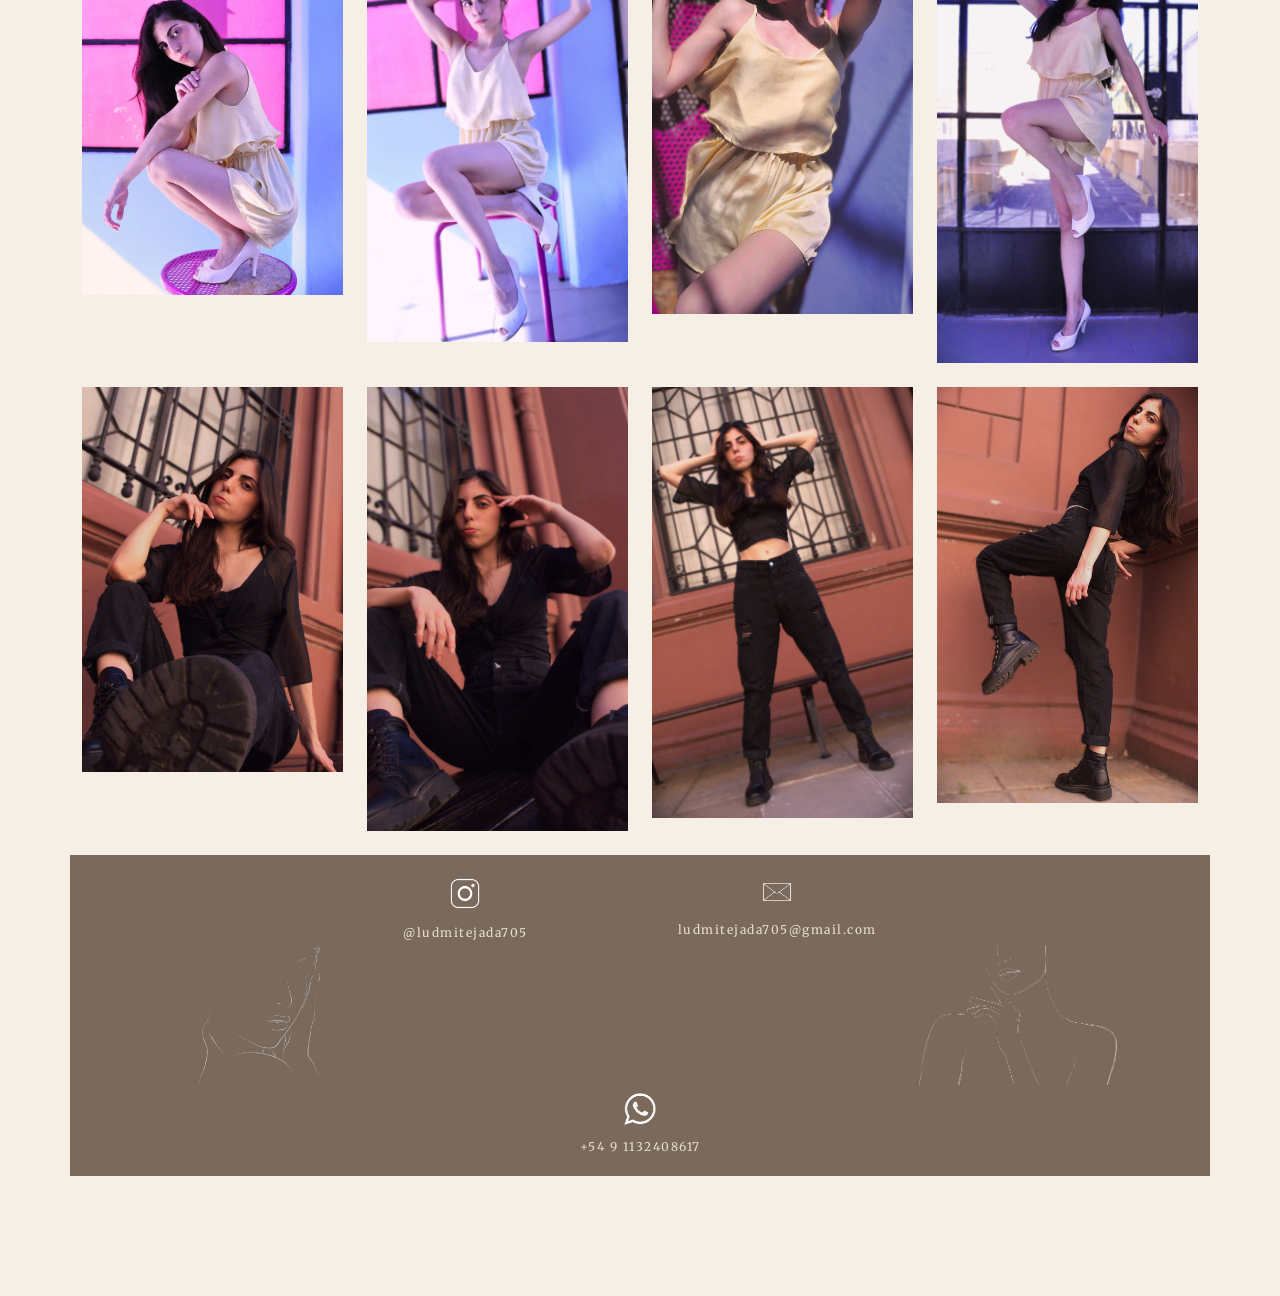
==== commit 5b678222: "Update book.html" ====
--- a/book.html
+++ b/book.html
@@ -48,7 +48,7 @@
 
 <!-- PRESENTACIÓN -->
 <section class="presentacion">
-    <img src="img/book/bio.p.jpg" class="foto-principal" alt="Book principal">
+    <img src="img/book/book9.JPG" class="foto-principal" alt="Book principal">
 
     <div class="descripcion">
         <h2>Book</h2>
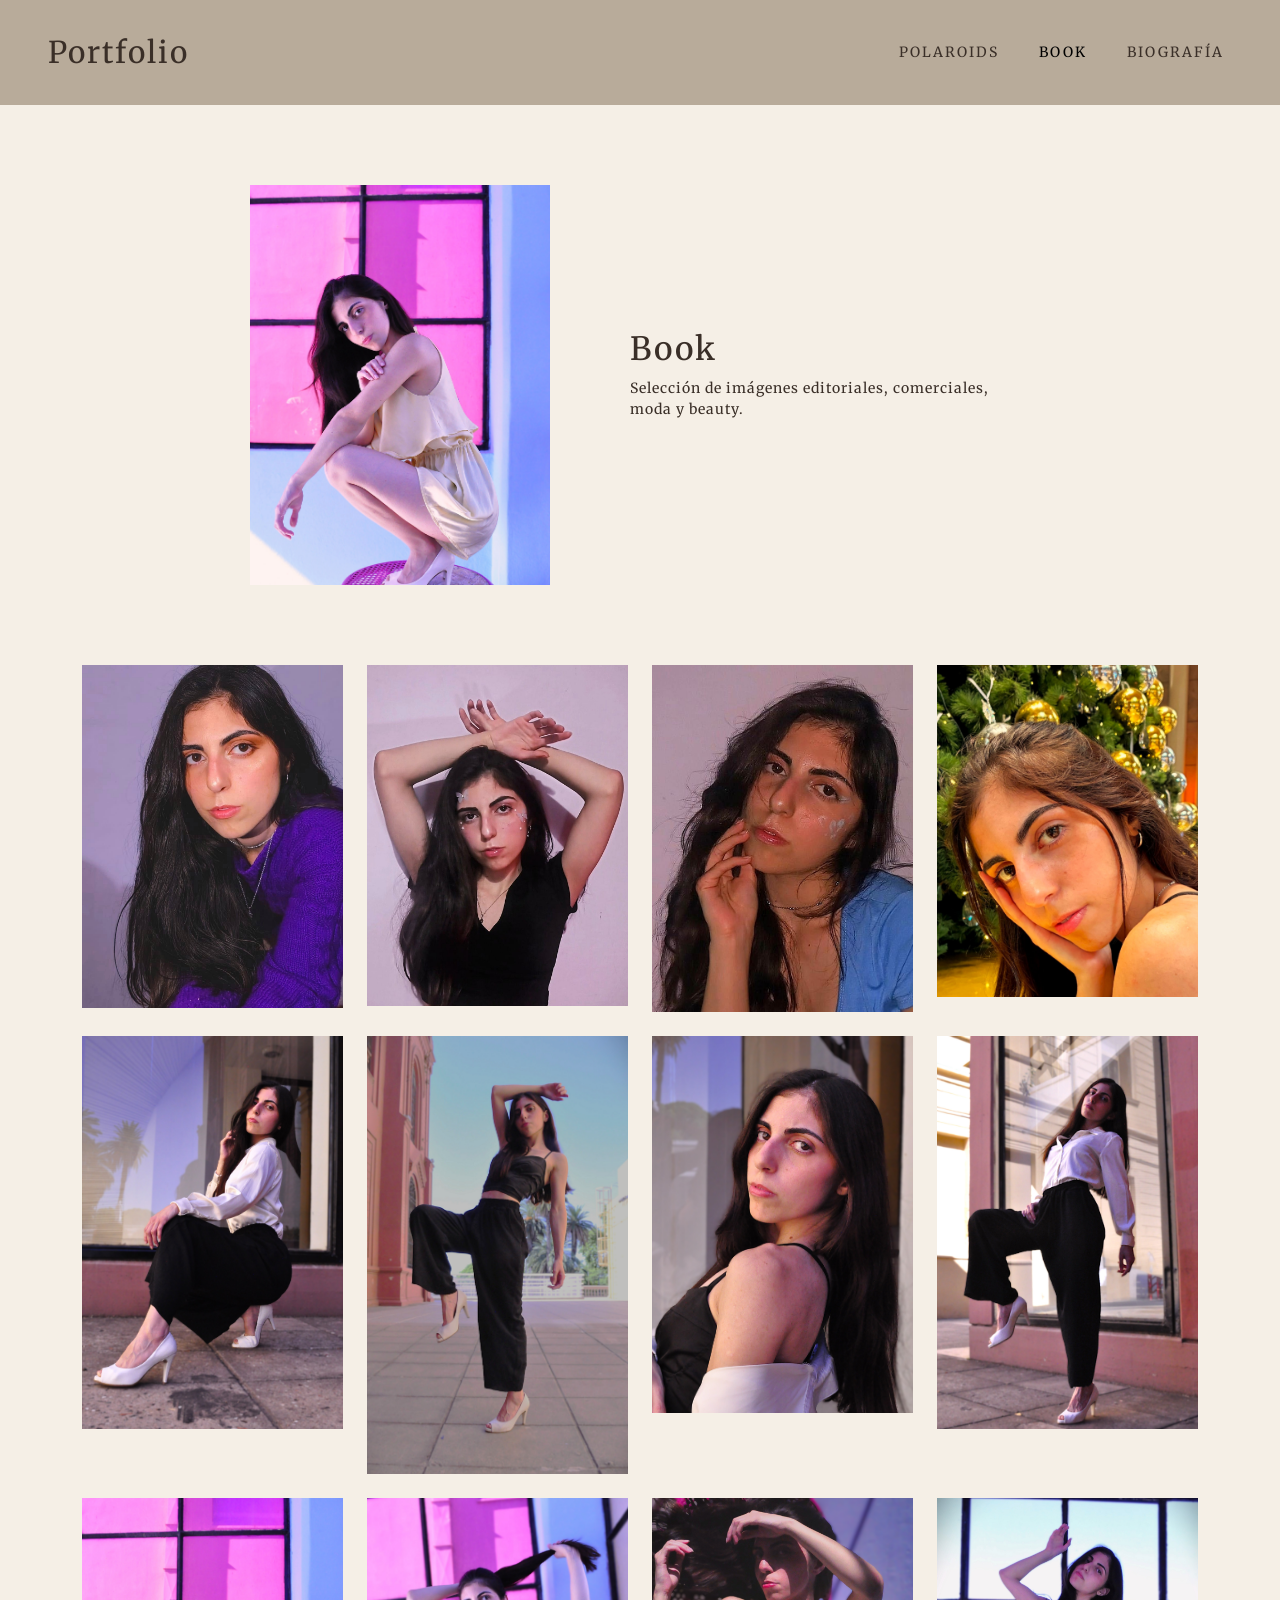
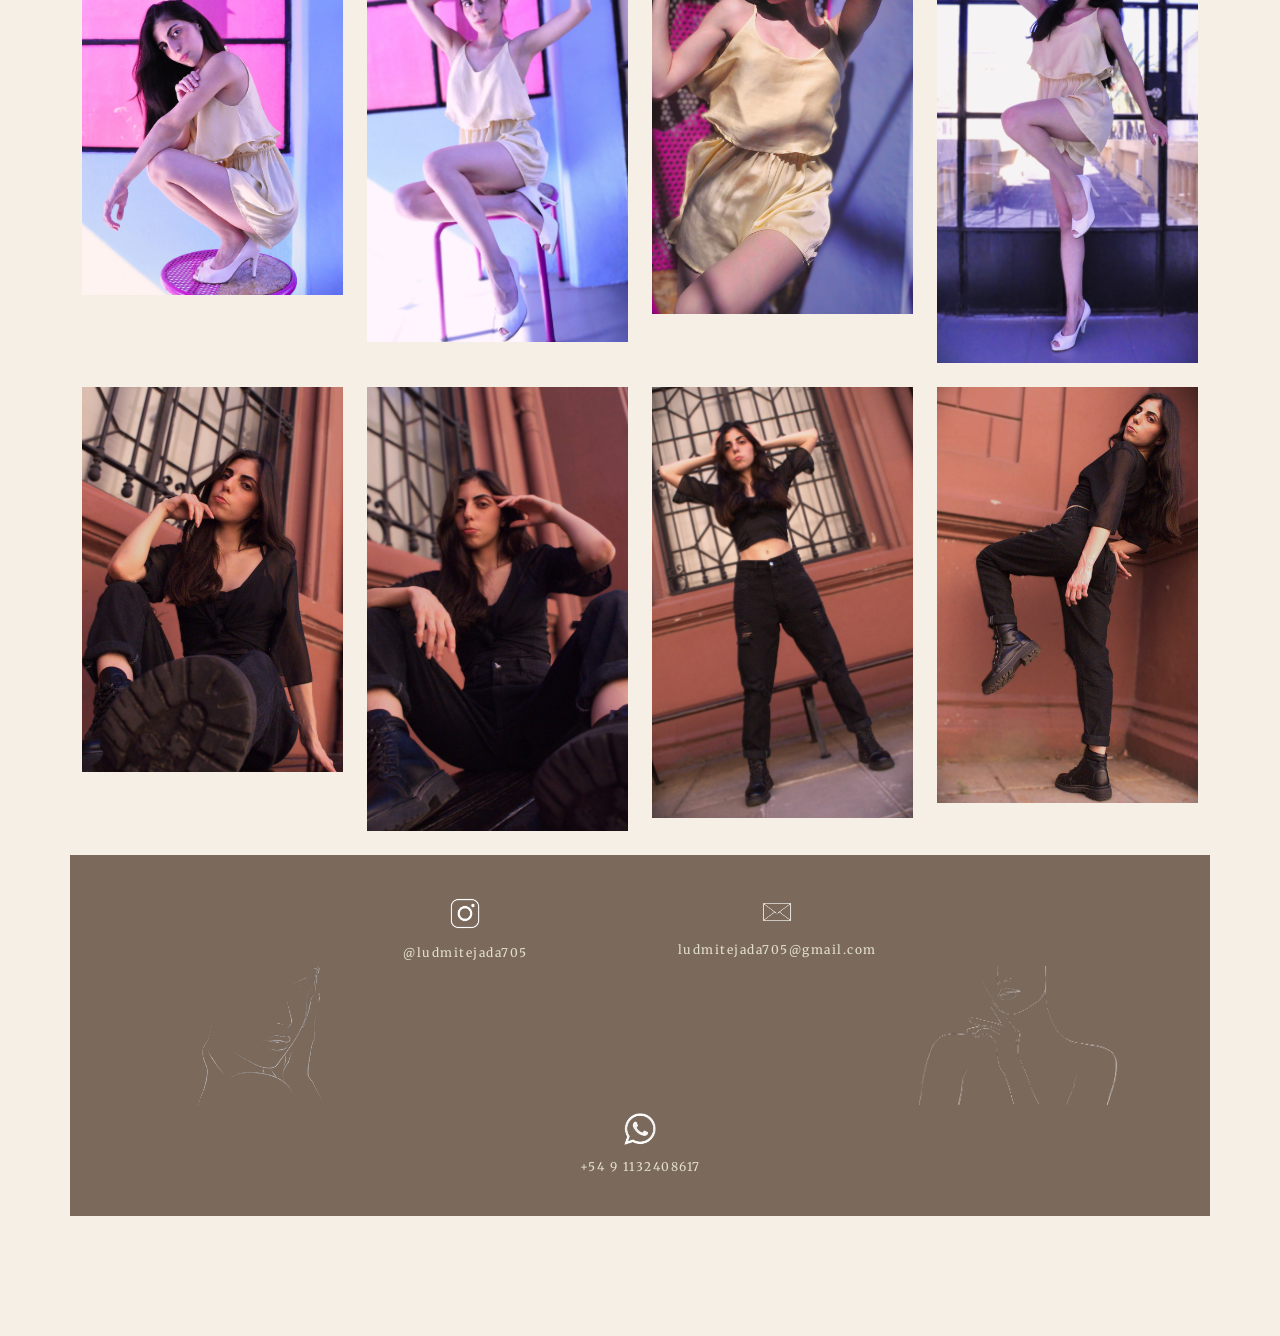
==== commit b23e2398: "Update book.html" ====
--- a/book.html
+++ b/book.html
@@ -136,15 +136,17 @@
     <button class="nav next">&#10095;</button>
 </div>
 
-<!-- FOOTER -->
-<footer class="footer">
+  <footer class="footer">
+<footer>
 
     <div class="footer-contenido">
 
+        <!-- logo izquierdo -->
         <div class="footer-logo footer-logo-izq">
-            <img src="img/logo-mini.png" alt="Logo">
+            <img src="img/logo-mini.png" alt="Logo Portfolio">
         </div>
 
+        <!-- contacto -->
         <div class="footer-contacto">
 
             <div class="footer-item">
@@ -170,8 +172,9 @@
 
         </div>
 
+        <!-- logo derecho -->
         <div class="footer-logo footer-logo-der">
-            <img src="img/logo-mini2.png" alt="Logo">
+            <img src="img/logo-mini2.png" alt="Logo Portfolio">
         </div>
 
     </div>
